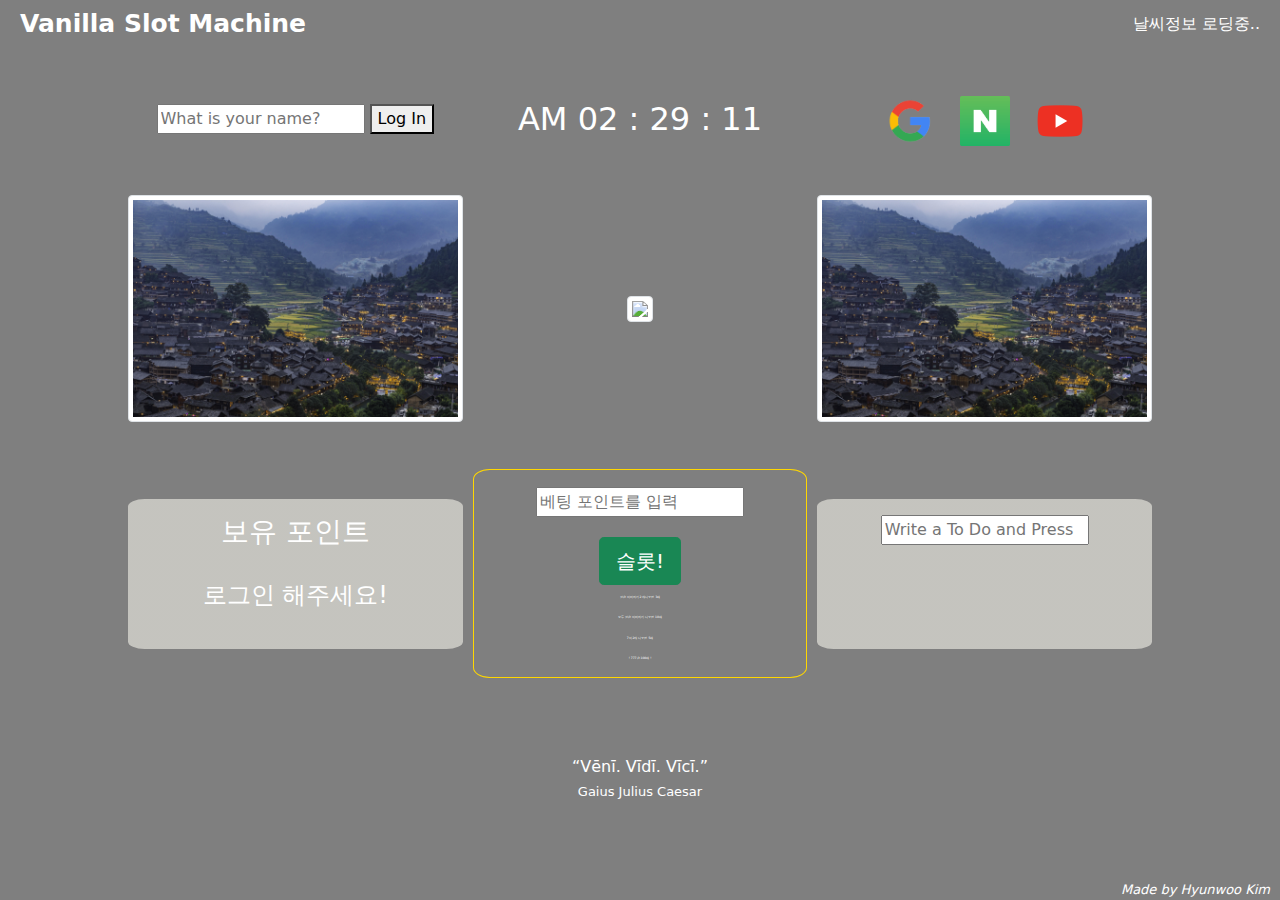
==== index.html @ a951c0bf "HTML 파일 이름 변경" ====
<!DOCTYPE html>
<html lang="ko">
<head>
    <meta charset="UTF-8">
    <meta http-equiv="X-UA-Compatible" content="IE=edge">
    <link rel="stylesheet" href="CSS/style.css">
    <link rel="stylesheet" type="text/css" href="CSS/bootstrap.min.css">
    <title>App</title>
</head>
<body>
    <div class="container_NOTBOOT" id="ceil_opt">
        <span class="box0_l" style="font-size: 25px;"><b>Vanilla Slot Machine</b></span>
        <div class="box0_r" id="weather">
            <span>날씨정보 로딩중..</span>
            <span></span>
        </div>
    </div>


    <div class = "container_NOTBOOT" id="top_opt">
        <div class="box1">
            <form class="hidden" id="login-form">    <!-- HTML의 도움을 받기위해 input은 form 안에 -->
                <input required maxlength = "15" type="text" placeholder="What is your name?">
                <button>Log In</button>
            </form>
            <h3 class="hidden" id="greeting"></h3>
        </div>

        <div class="box1">
            <h2 id="clock"></h2>
        </div>

        <div class="box1">
            <a href="www.google.com"><img src="img/google.png"></a>
            <a href="www.naver.com"><img src="img/naver.png"></a>
            <a href="www.youtube.com"><img src="img/youtube.png"></a>
        </div>
    </div>
    

    <div class = "container_NOTBOOT" id="image_opt">
        <div class="box2">
            <img class="img-thumbnail" id="slot_image1" src="img/IMG_3.jpg">
        </div>
        
        <div class="box2">
            <img class="img-thumbnail" id="slot_image2" src="img/IMG_4.jpg">
        </div>

        <div class="box2">
            <img class="img-thumbnail" id="slot_image3" src="img/IMG_5.jpg">
        </div>
    </div>


    <div class = "container_NOTBOOT" id="info_opt">
        <div class="box3">
            <h3>보유 포인트</h3>
            <br>
            <h4 id="points"></h4>
        </div>

        <div class="box3">
            <form id="beting">
                <input type="number" min="0" step="10" placeholder="베팅 포인트를 입력">
                <br>
                <button class=" btn btn-success btn-lg">슬롯!</button>
            </form>
            <p>같은 이미지가 2개 나오면 3배</p>
            <p>모두 같은 이미지가 나오면 10배</p>
            <p>7이 2개 나오면 5배</p>
            <p>! 777은 100배 !</p>
        </div>

        <div class="box3" id="memo">
            <form id="todo-form">
                <input type="text" placeholder="Write a To Do and Press">
            </form>
            <ul id="todo-list">
            </ul>
        </div>
    </div>


    <div class = "container_NOTBOOT" id="quote_opt">
        <div class="box4" id="quote_box">
            <span style="font-size: medium;"></span>
            <br>
            <span style="font-size: small;"></span>
        </div>
    </div>


    <div class="container_NOTBOOT" id="bottom_opt">
        <div class="box5">Made by Hyunwoo Kim</div>
        </div>
    </div>

    <script src="js/Login.js"></script>
    <script src="js/clock.js"></script>
    <script src="js/quotes.js"></script>
    <script src="js/background.js"></script>
    <script src="js/todo.js"></script>
    <script src="js/weather.js"></script>
    <script src="js/slot_machine.js"></script>
</body>
</html>
---- CSS/style.css ----
.hidden {
    display : none;
}

#todo-list {
    list-style: none;
}

p {
    font-size: 3px;
    margin: none;
}

/* 5개 컨테이너 통일 디자인  */
.container_NOTBOOT {
    display: flex;
    
    flex-wrap: wrap;

    justify-content: center;
    align-items: center;
    align-content: space-between;

    width: 80%;
    text-align: center;
}

/* 각 컨테이너 별 별도 디자인 */
/* 최상단 컨테이너 */
#ceil_opt {
    flex-wrap: nowrap;
    width: 100%;
    
    justify-content: space-between;
}

/* 두번째 컨테이너(이름 시간 로고) */
#top_opt {
    gap: 5px 10px;
}

/* 세번째 컨테이너(슬롯 이미지) */
#image_opt {
    gap: 5px 10px;
}

/* 네번째 컨테이너(정보 및 ToDo) */
#info_opt {
    gap: 5px 10px;
}

/* 다섯번째 컨테이너(명언)*/
#quote_opt {
}

/* 여섯번째 컨테이너(최하단)*/
#bottom_opt {
    width: 100%;
    justify-content: end;
    margin-right: 20px;
    font-size: small;
    font-style: italic;
}


/* 각 컨테이너 내 박스들 별도 디자인 */
.box0_l {
    margin-top: 5px;
    margin-left: 20px;
}
.box0_r {
    margin-top: 5px;
    margin-right: 20px;
}


.box1 {
    flex: 1 1 220px;
}
.box1 > * {
    margin: 10px 0px;
}
.box1 > a > img {
    width: 50px;
    height: 50px;
    margin: 3.5px 10px 0px 10px;
}


.box2 {
    flex: 1 1 200px;
}
.box2 > img {
    max-width: 100%;
    height: auto;
}



.box3 {
    flex: 1 1 200px;
    height: auto;
}
#info_opt div:nth-of-type(1){
    background : linear-gradient(rgba(243, 242, 233, 0.6), rgba(243, 242, 233, 0.6));
    min-height: 150px;
    border-radius: 5%;
}
#info_opt div:nth-of-type(2){
    min-height: 150px;
    border-radius: 5%;
    border : 1px solid gold;
}
#info_opt div:nth-of-type(3){
    background : linear-gradient(rgba(243, 242, 233, 0.6), rgba(243, 242, 233, 0.6));
    border-radius: 5%;
    min-height: 150px;
}
.box3 > h3 {
    margin-top: 5%;
}
.box3 > form {
    margin-top: 5%;
}
.box3 > form > button {
    margin-top: 20px;
    margin-bottom: 10px;
}


.box4 {
    width: 1350px;
    margin-bottom: 30px;
    margin-top: 30px;
}


.box5{
}
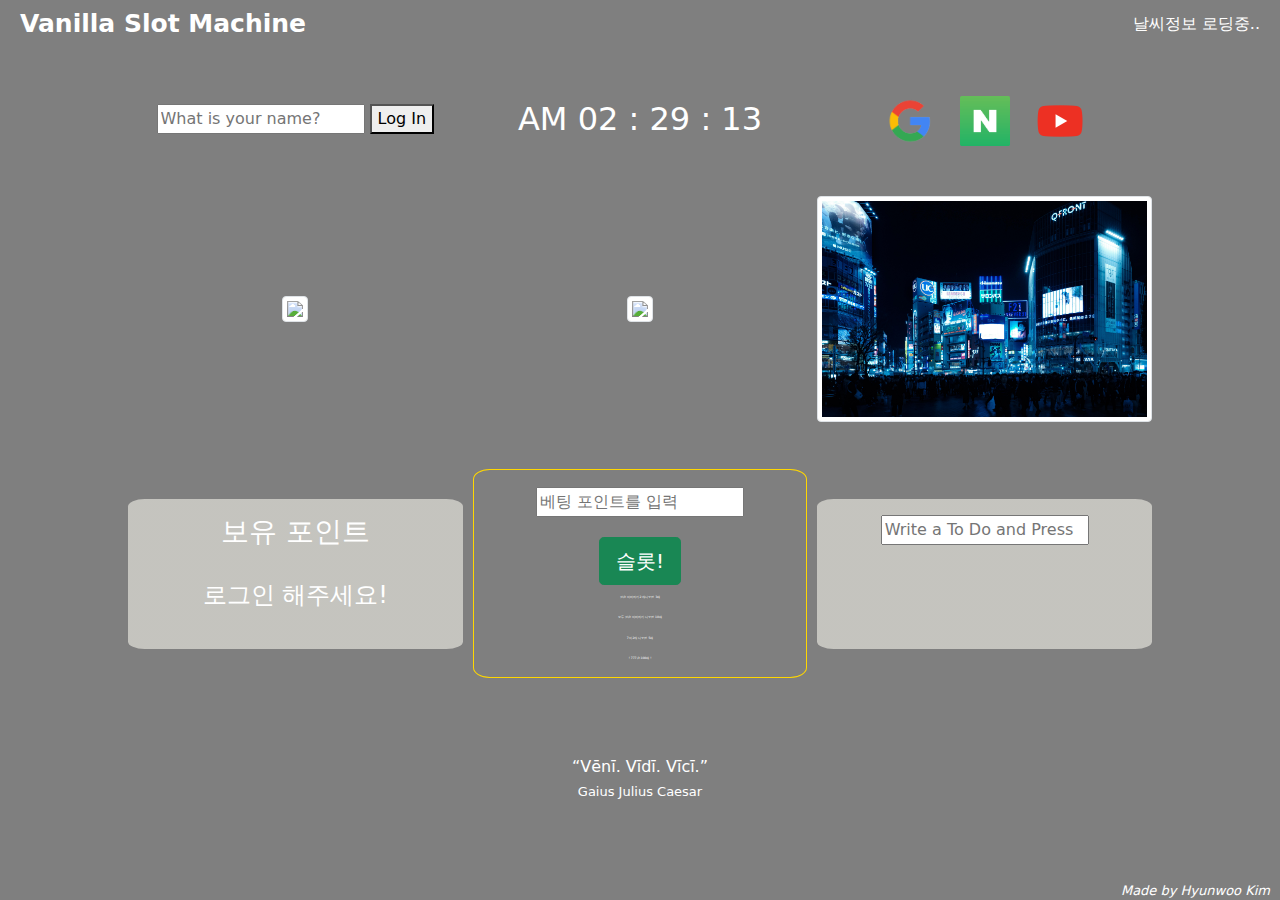
==== commit a001c4a7: "스마트폰용 미디어 쿼리 추가" ====
--- a/index.html
+++ b/index.html
@@ -3,6 +3,8 @@
 <head>
     <meta charset="UTF-8">
     <meta http-equiv="X-UA-Compatible" content="IE=edge">
+    <meta name="viewport" content="width=device-width, initial-scale=1">
+    
     <link rel="stylesheet" href="CSS/style.css">
     <link rel="stylesheet" type="text/css" href="CSS/bootstrap.min.css">
     <title>App</title>
@@ -31,8 +33,8 @@
         </div>
 
         <div class="box1">
-            <a href="www.google.com"><img src="img/google.png"></a>
-            <a href="www.naver.com"><img src="img/naver.png"></a>
+            <a href="www.google.com"><img id="google" src="img/google.png"></a>
+            <a href="www.naver.com"><img id="" src="img/naver.png"></a>
             <a href="www.youtube.com"><img src="img/youtube.png"></a>
         </div>
     </div>
--- a/CSS/style.css
+++ b/CSS/style.css
@@ -136,4 +136,10 @@
 
 
 .box5{
+}
+
+@media screen and (min-width : 320px) and (max-width : 450px) {
+    .box1, .box2, .box3, .box4, .box5 {
+        width : 100%;
+    }
 }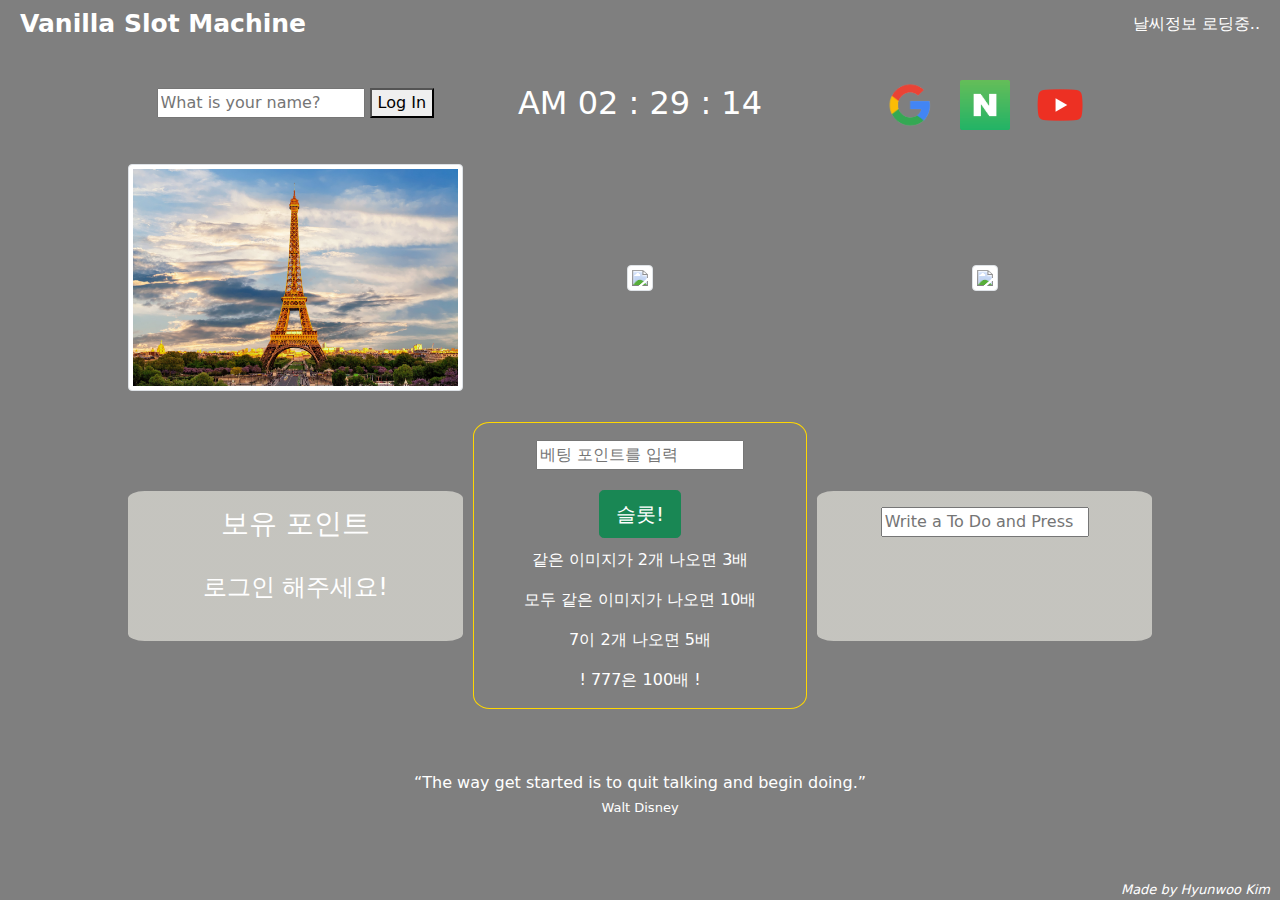
==== commit 4c68eca7: "모바일용 미디어쿼리 적용" ====
--- a/index.html
+++ b/index.html
@@ -33,8 +33,8 @@
         </div>
 
         <div class="box1">
-            <a href="www.google.com"><img id="google" src="img/google.png"></a>
-            <a href="www.naver.com"><img id="" src="img/naver.png"></a>
+            <a href="www.google.com"><img src="img/google.png"></a>
+            <a href="www.naver.com"><img src="img/naver.png"></a>
             <a href="www.youtube.com"><img src="img/youtube.png"></a>
         </div>
     </div>
--- a/CSS/style.css
+++ b/CSS/style.css
@@ -7,7 +7,7 @@
 }
 
 p {
-    font-size: 3px;
+    font-size: 1em;
     margin: none;
 }
 
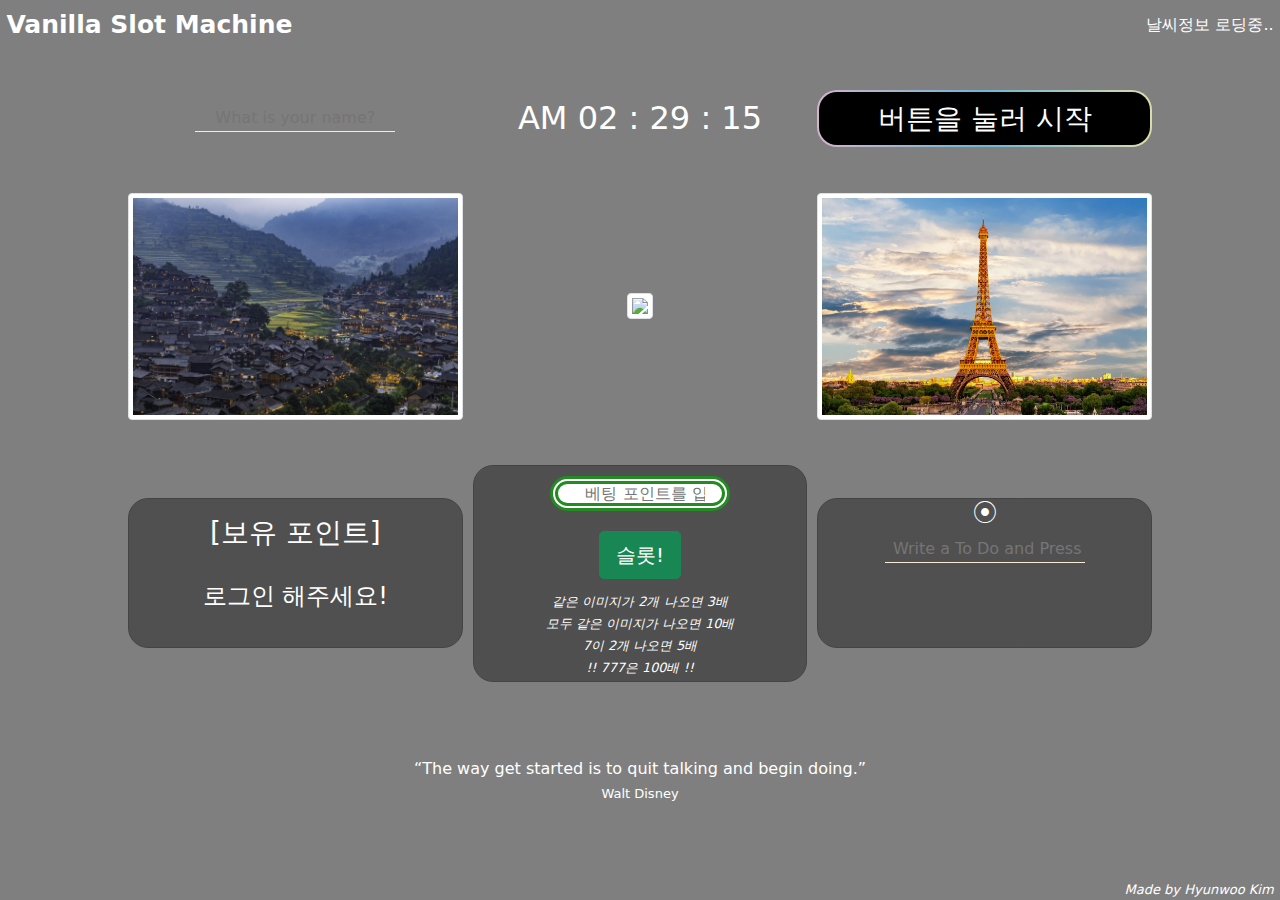
==== commit ae8b0313: "사진 추가 및 자잘한 버그 수정" ====
--- a/index.html
+++ b/index.html
@@ -5,11 +5,11 @@
     <meta http-equiv="X-UA-Compatible" content="IE=edge">
     <meta name="viewport" content="width=device-width, initial-scale=1">
     
+    <link rel="stylesheet" type="text/css" href="CSS/bootstrap.min.css">
     <link rel="stylesheet" href="CSS/style.css">
-    <link rel="stylesheet" type="text/css" href="CSS/bootstrap.min.css">
     <title>App</title>
 </head>
-<body>
+<body> 
     <div class="container_NOTBOOT" id="ceil_opt">
         <span class="box0_l" style="font-size: 25px;"><b>Vanilla Slot Machine</b></span>
         <div class="box0_r" id="weather">
@@ -22,9 +22,8 @@
     <div class = "container_NOTBOOT" id="top_opt">
         <div class="box1">
             <form class="hidden" id="login-form">    <!-- HTML의 도움을 받기위해 input은 form 안에 -->
-                <input required maxlength = "15" type="text" placeholder="What is your name?">
-                <button>Log In</button>
-            </form>
+                <input class="form_style" required maxlength = "15" type="text" placeholder="What is your name?">
+            </form> 
             <h3 class="hidden" id="greeting"></h3>
         </div>
 
@@ -32,10 +31,8 @@
             <h2 id="clock"></h2>
         </div>
 
-        <div class="box1">
-            <a href="www.google.com"><img src="img/google.png"></a>
-            <a href="www.naver.com"><img src="img/naver.png"></a>
-            <a href="www.youtube.com"><img src="img/youtube.png"></a>
+        <div class="box1" id="showBox">
+            <h3>버튼을 눌러 시작</h3>
         </div>
     </div>
     
@@ -57,26 +54,27 @@
 
     <div class = "container_NOTBOOT" id="info_opt">
         <div class="box3">
-            <h3>보유 포인트</h3>
+            <h3>[보유 포인트]</h3>
             <br>
             <h4 id="points"></h4>
         </div>
 
         <div class="box3">
             <form id="beting">
-                <input type="number" min="0" step="10" placeholder="베팅 포인트를 입력">
+                <input type="number" min="0" step="10" placeholder="     베팅 포인트를 입력">
                 <br>
                 <button class=" btn btn-success btn-lg">슬롯!</button>
             </form>
             <p>같은 이미지가 2개 나오면 3배</p>
             <p>모두 같은 이미지가 나오면 10배</p>
             <p>7이 2개 나오면 5배</p>
-            <p>! 777은 100배 !</p>
+            <p>!! 777은 100배 !!</p>
         </div>
 
         <div class="box3" id="memo">
+            <h4>⦿</h4>
             <form id="todo-form">
-                <input type="text" placeholder="Write a To Do and Press">
+                <input required input class="form_style"  type="text" placeholder=" Write a To Do and Press">
             </form>
             <ul id="todo-list">
             </ul>
--- a/CSS/style.css
+++ b/CSS/style.css
@@ -4,11 +4,38 @@
 
 #todo-list {
     list-style: none;
+    padding: 8px 20px 0px 20px;
+}
+
+li {
+    padding-top: 2px;
+    padding-bottom: 2px;
+}
+li > span {
+    margin-right: 5px;
 }
 
 p {
-    font-size: 1em;
-    margin: none;
+    font-style: italic;
+    font-size: 0.8em;
+    margin : 3px 0px;
+}
+
+.form_style {
+    width: 200px; 
+    margin: 0px auto; 
+    border: none; 
+    border-bottom: 1px solid antiquewhite; 
+    background: transparent; 
+    text-align: center; 
+    color: snow;
+}
+
+#beting > input {
+    border: 8px double forestgreen;
+    border-radius: 25px;
+    width: 180px;
+    height: 35px;
 }
 
 /* 5개 컨테이너 통일 디자인  */
@@ -57,7 +84,7 @@
 #bottom_opt {
     width: 100%;
     justify-content: end;
-    margin-right: 20px;
+    margin-right: 1%;
     font-size: small;
     font-style: italic;
 }
@@ -65,13 +92,14 @@
 
 /* 각 컨테이너 내 박스들 별도 디자인 */
 .box0_l {
-    margin-top: 5px;
-    margin-left: 20px;
+    margin-top: 0.5%;
+    margin-left: 0.5%;
 }
 .box0_r {
-    margin-top: 5px;
-    margin-right: 20px;
+    margin-top: 0.5%;
+    margin-right: 0.5%;
 }
+
 
 
 .box1 {
@@ -80,48 +108,45 @@
 .box1 > * {
     margin: 10px 0px;
 }
-.box1 > a > img {
-    width: 50px;
-    height: 50px;
-    margin: 3.5px 10px 0px 10px;
+.box1:nth-of-type(3) {
+    height: auto;
+    border: 2px solid transparent;
+    border-radius: 20px;
+    background-image: linear-gradient(#000000, #000000), linear-gradient(to right, #fbfcb9be, #ffcdf3aa, #65d3ffaa);
+    background-clip: content-box, border-box;
+    background-origin: border-box;
 }
+
 
 
 .box2 {
     flex: 1 1 200px;
+    height: auto;
 }
 .box2 > img {
     max-width: 100%;
-    height: auto;
 }
+
 
 
 
 .box3 {
     flex: 1 1 200px;
     height: auto;
-}
-#info_opt div:nth-of-type(1){
-    background : linear-gradient(rgba(243, 242, 233, 0.6), rgba(243, 242, 233, 0.6));
+    
     min-height: 150px;
-    border-radius: 5%;
-}
-#info_opt div:nth-of-type(2){
-    min-height: 150px;
-    border-radius: 5%;
-    border : 1px solid gold;
-}
-#info_opt div:nth-of-type(3){
-    background : linear-gradient(rgba(243, 242, 233, 0.6), rgba(243, 242, 233, 0.6));
-    border-radius: 5%;
-    min-height: 150px;
+    border: 1px solid #444444;
+    border-radius: 20px;
+    background-image: linear-gradient(rgba(68, 68, 68, 0.8), rgba(68, 68, 68, 0.8));
 }
 .box3 > h3 {
     margin-top: 5%;
 }
-.box3 > form {
-    margin-top: 5%;
+.box3:nth-of-type(2) > form {
+    margin-top: 3%;
+    text-align: center;
 }
+
 .box3 > form > button {
     margin-top: 20px;
     margin-bottom: 10px;
@@ -138,6 +163,8 @@
 .box5{
 }
 
+
+
 @media screen and (min-width : 320px) and (max-width : 450px) {
     .box1, .box2, .box3, .box4, .box5 {
         width : 100%;
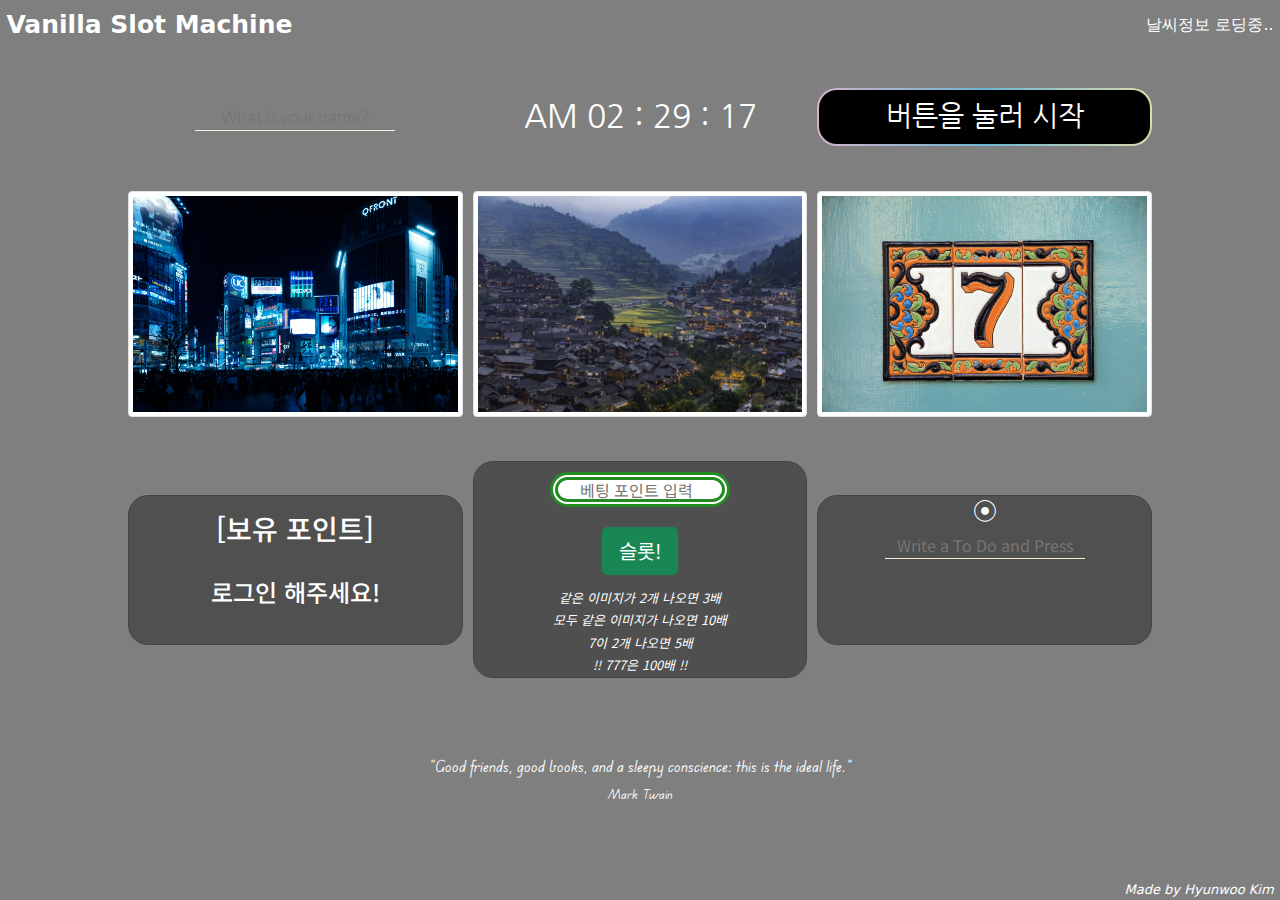
==== commit 4feb4ba2: "폰트 추가" ====
--- a/index.html
+++ b/index.html
@@ -61,7 +61,7 @@
 
         <div class="box3">
             <form id="beting">
-                <input type="number" min="0" step="10" placeholder="     베팅 포인트를 입력">
+                <input type="number" min="0" step="10" placeholder="     베팅 포인트 입력">
                 <br>
                 <button class=" btn btn-success btn-lg">슬롯!</button>
             </form>
@@ -74,7 +74,7 @@
         <div class="box3" id="memo">
             <h4>⦿</h4>
             <form id="todo-form">
-                <input required input class="form_style"  type="text" placeholder=" Write a To Do and Press">
+                <input required input class="form_style"  type="text" placeholder="Write a To Do and Press">
             </form>
             <ul id="todo-list">
             </ul>
--- a/CSS/style.css
+++ b/CSS/style.css
@@ -1,3 +1,7 @@
+@import url('https://fonts.googleapis.com/css2?family=Nanum+Gothic:wght@700&display=swap');
+@import url('https://fonts.googleapis.com/css2?family=Edu+VIC+WA+NT+Beginner:wght@500&display=swap');
+@import url('https://fonts.googleapis.com/css2?family=Noto+Sans+KR:wght@100&display=swap');
+
 .hidden {
     display : none;
 }
@@ -107,6 +111,7 @@
 }
 .box1 > * {
     margin: 10px 0px;
+    font-family: 'Nanum Gothic', sans-serif;
 }
 .box1:nth-of-type(3) {
     height: auto;
@@ -138,6 +143,8 @@
     border: 1px solid #444444;
     border-radius: 20px;
     background-image: linear-gradient(rgba(68, 68, 68, 0.8), rgba(68, 68, 68, 0.8));
+
+    font-family: 'Noto Sans KR', sans-serif;
 }
 .box3 > h3 {
     margin-top: 5%;
@@ -153,10 +160,14 @@
 }
 
 
+
 .box4 {
     width: 1350px;
     margin-bottom: 30px;
     margin-top: 30px;
+
+    font-family: 'Edu VIC WA NT Beginner', cursive;
+    font-size: large;
 }
 
 
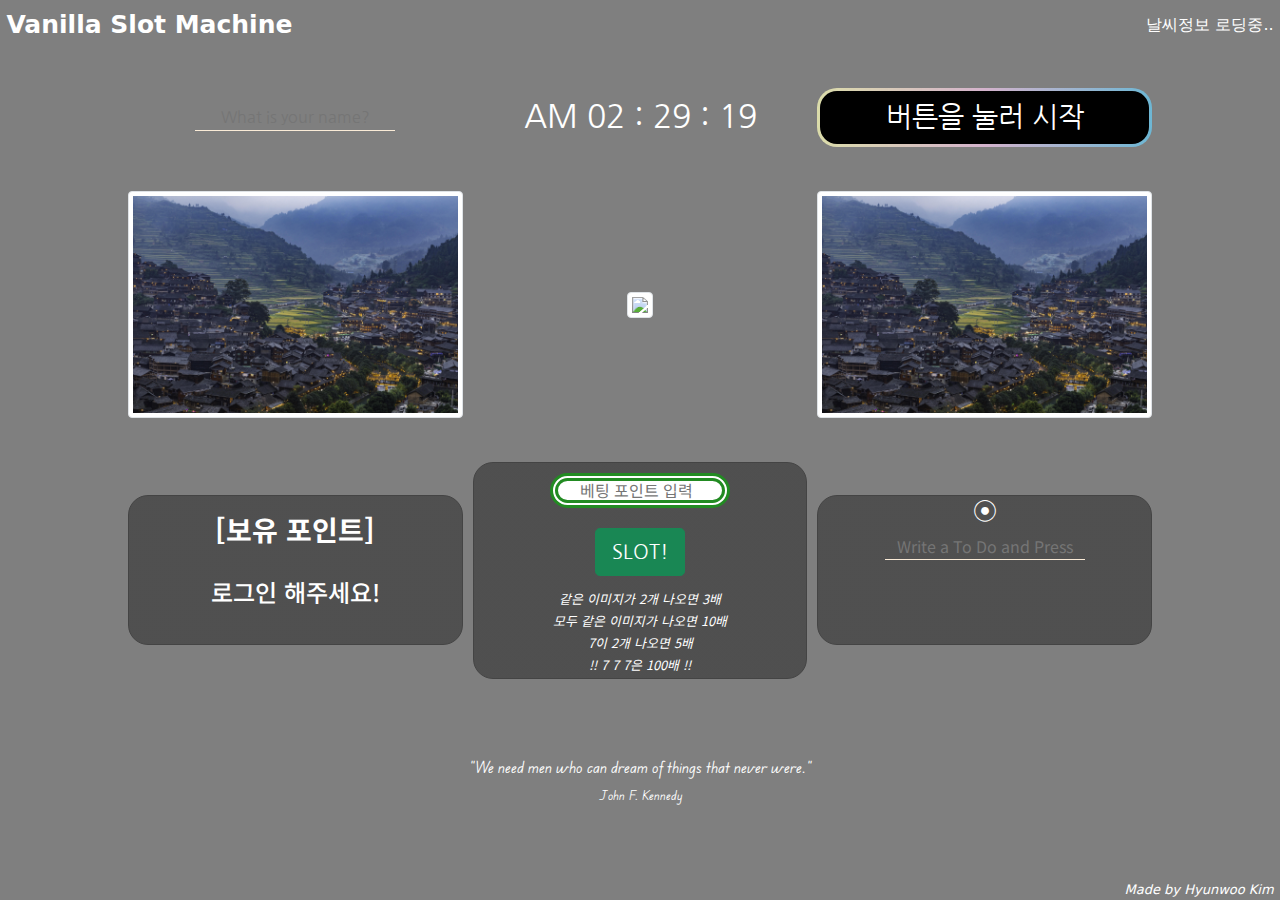
==== commit ea57db65: "css 수정 및 버그 수정" ====
--- a/index.html
+++ b/index.html
@@ -54,7 +54,7 @@
 
     <div class = "container_NOTBOOT" id="info_opt">
         <div class="box3">
-            <h3>[보유 포인트]</h3>
+            <h3><b>[보유 포인트]</b></h3>
             <br>
             <h4 id="points"></h4>
         </div>
@@ -63,12 +63,12 @@
             <form id="beting">
                 <input type="number" min="0" step="10" placeholder="     베팅 포인트 입력">
                 <br>
-                <button class=" btn btn-success btn-lg">슬롯!</button>
+                <button class=" btn btn-success btn-lg" style="font-family: 'Nanum Gothic', sans-serif;">SLOT!</button>
             </form>
             <p>같은 이미지가 2개 나오면 3배</p>
             <p>모두 같은 이미지가 나오면 10배</p>
             <p>7이 2개 나오면 5배</p>
-            <p>!! 777은 100배 !!</p>
+            <p>!!  7 7 7은 100배  !!</p>
         </div>
 
         <div class="box3" id="memo">
--- a/CSS/style.css
+++ b/CSS/style.css
@@ -115,7 +115,7 @@
 }
 .box1:nth-of-type(3) {
     height: auto;
-    border: 2px solid transparent;
+    border: 3px solid transparent;
     border-radius: 20px;
     background-image: linear-gradient(#000000, #000000), linear-gradient(to right, #fbfcb9be, #ffcdf3aa, #65d3ffaa);
     background-clip: content-box, border-box;
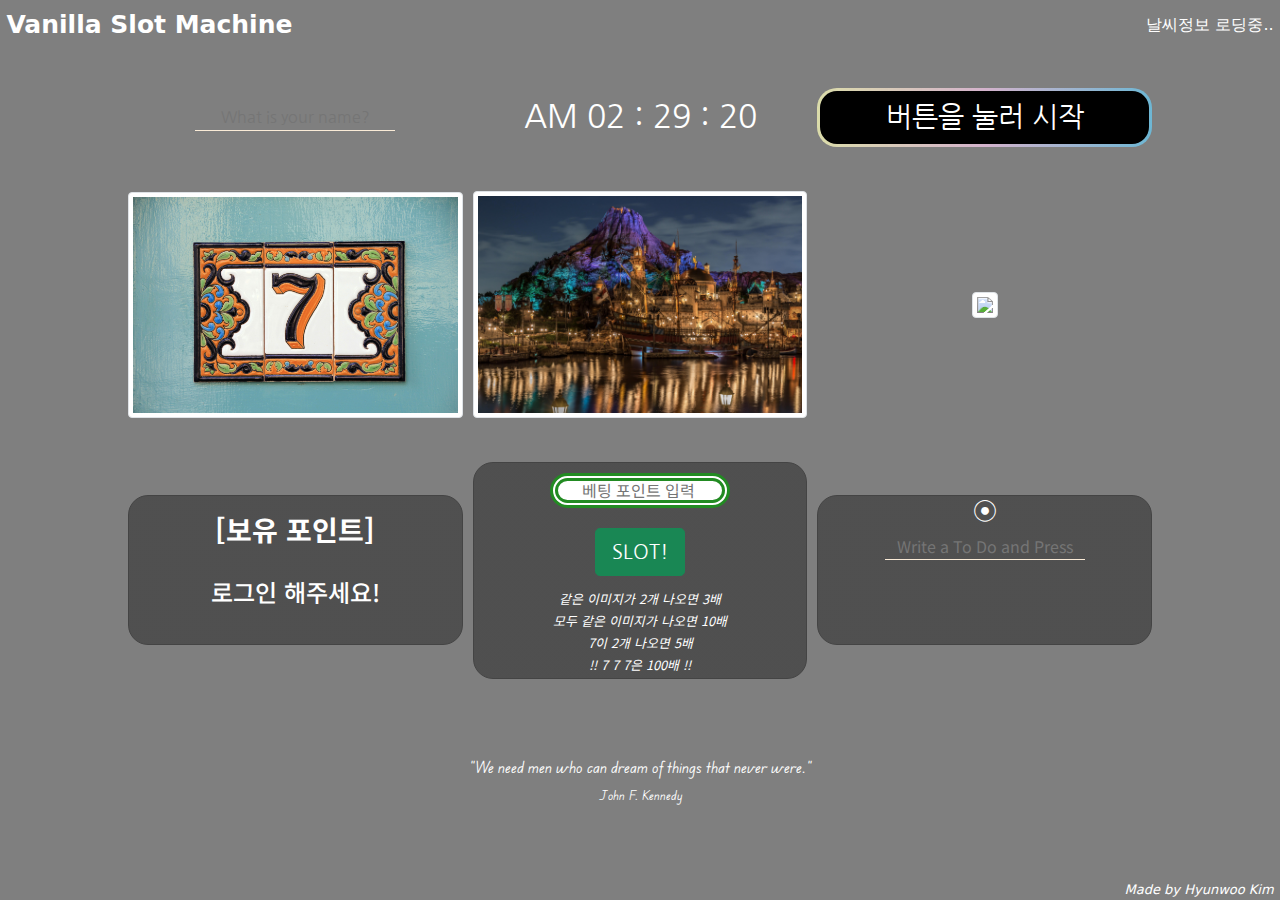
==== commit 1945b95e: "포인트 베팅 폼 수정" ====
--- a/index.html
+++ b/index.html
@@ -61,7 +61,7 @@
 
         <div class="box3">
             <form id="beting">
-                <input type="number" min="0" step="10" placeholder="     베팅 포인트 입력">
+                <input type="number" min="0" step="10" placeholder="   베팅 포인트 입력">
                 <br>
                 <button class=" btn btn-success btn-lg" style="font-family: 'Nanum Gothic', sans-serif;">SLOT!</button>
             </form>
--- a/CSS/style.css
+++ b/CSS/style.css
@@ -153,7 +153,9 @@
     margin-top: 3%;
     text-align: center;
 }
-
+.box3:nth-of-type(2) > form > input {
+    text-align: center;
+}
 .box3 > form > button {
     margin-top: 20px;
     margin-bottom: 10px;
